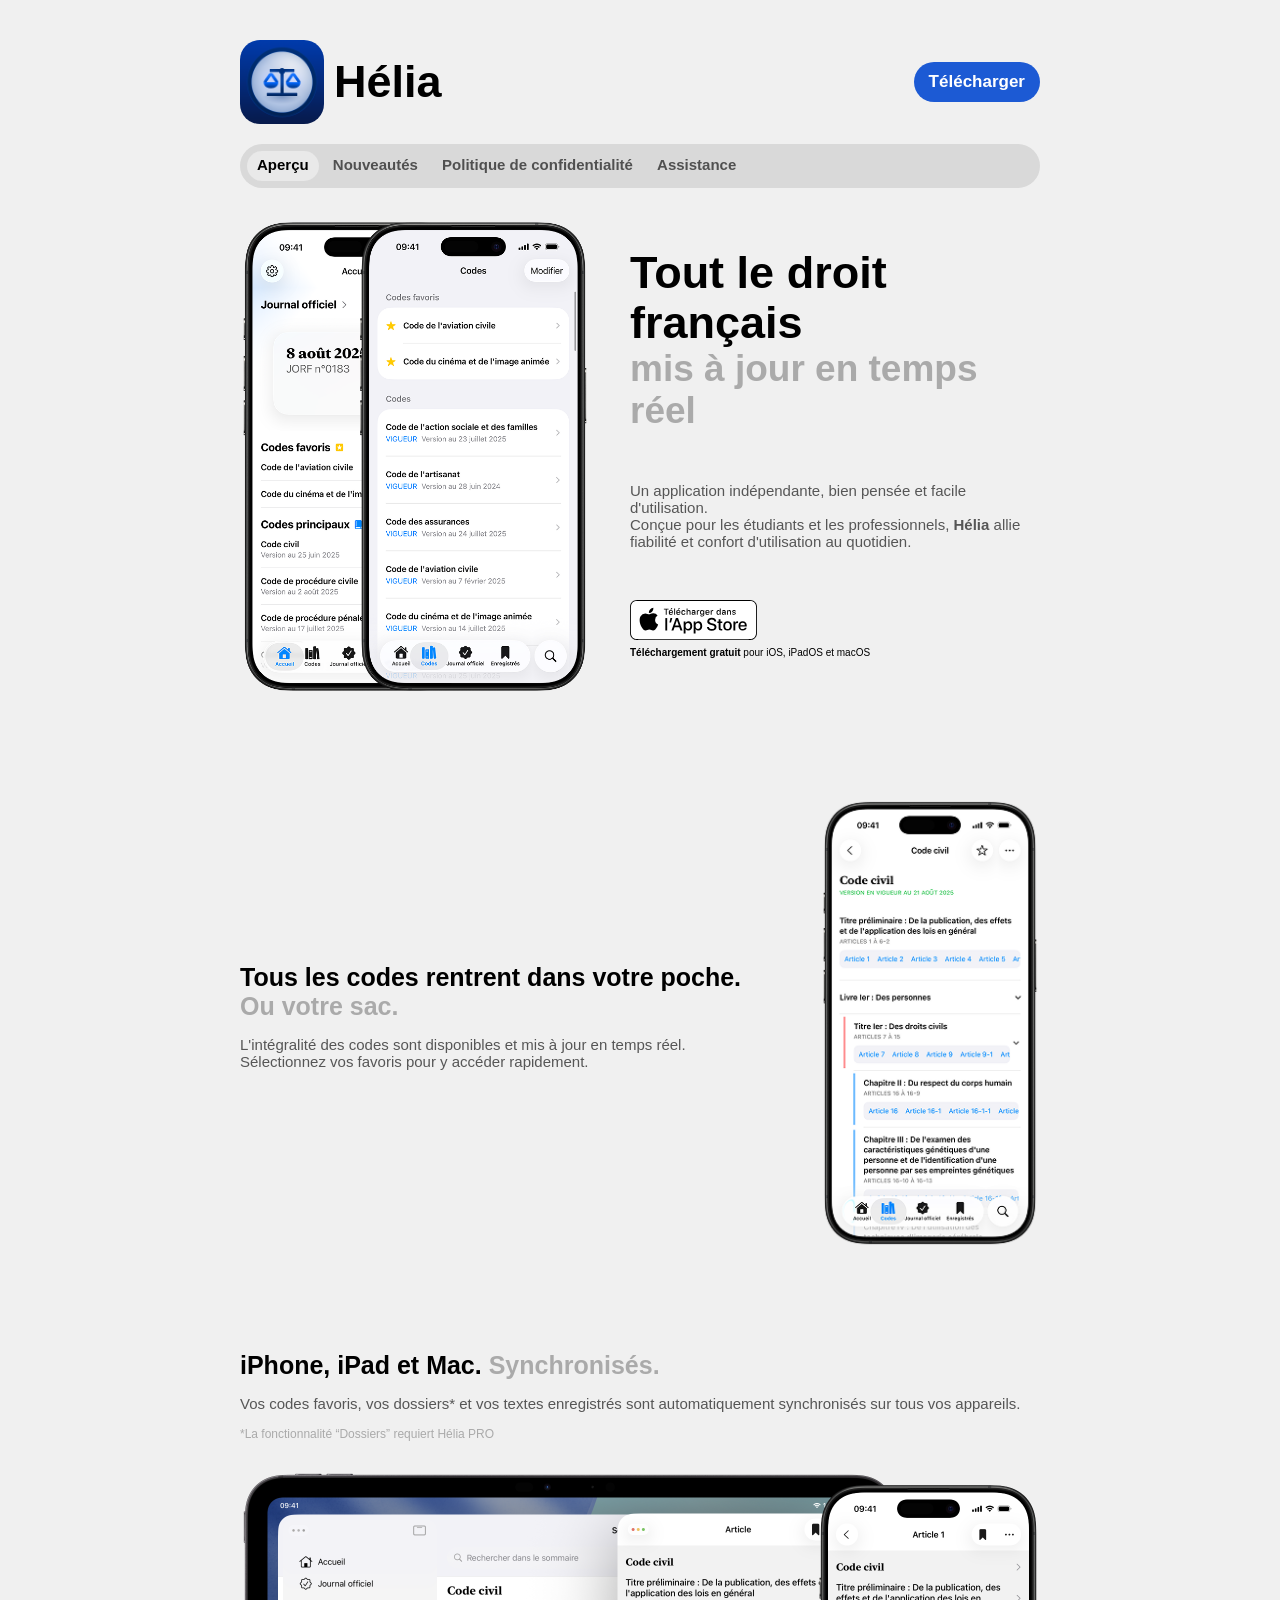
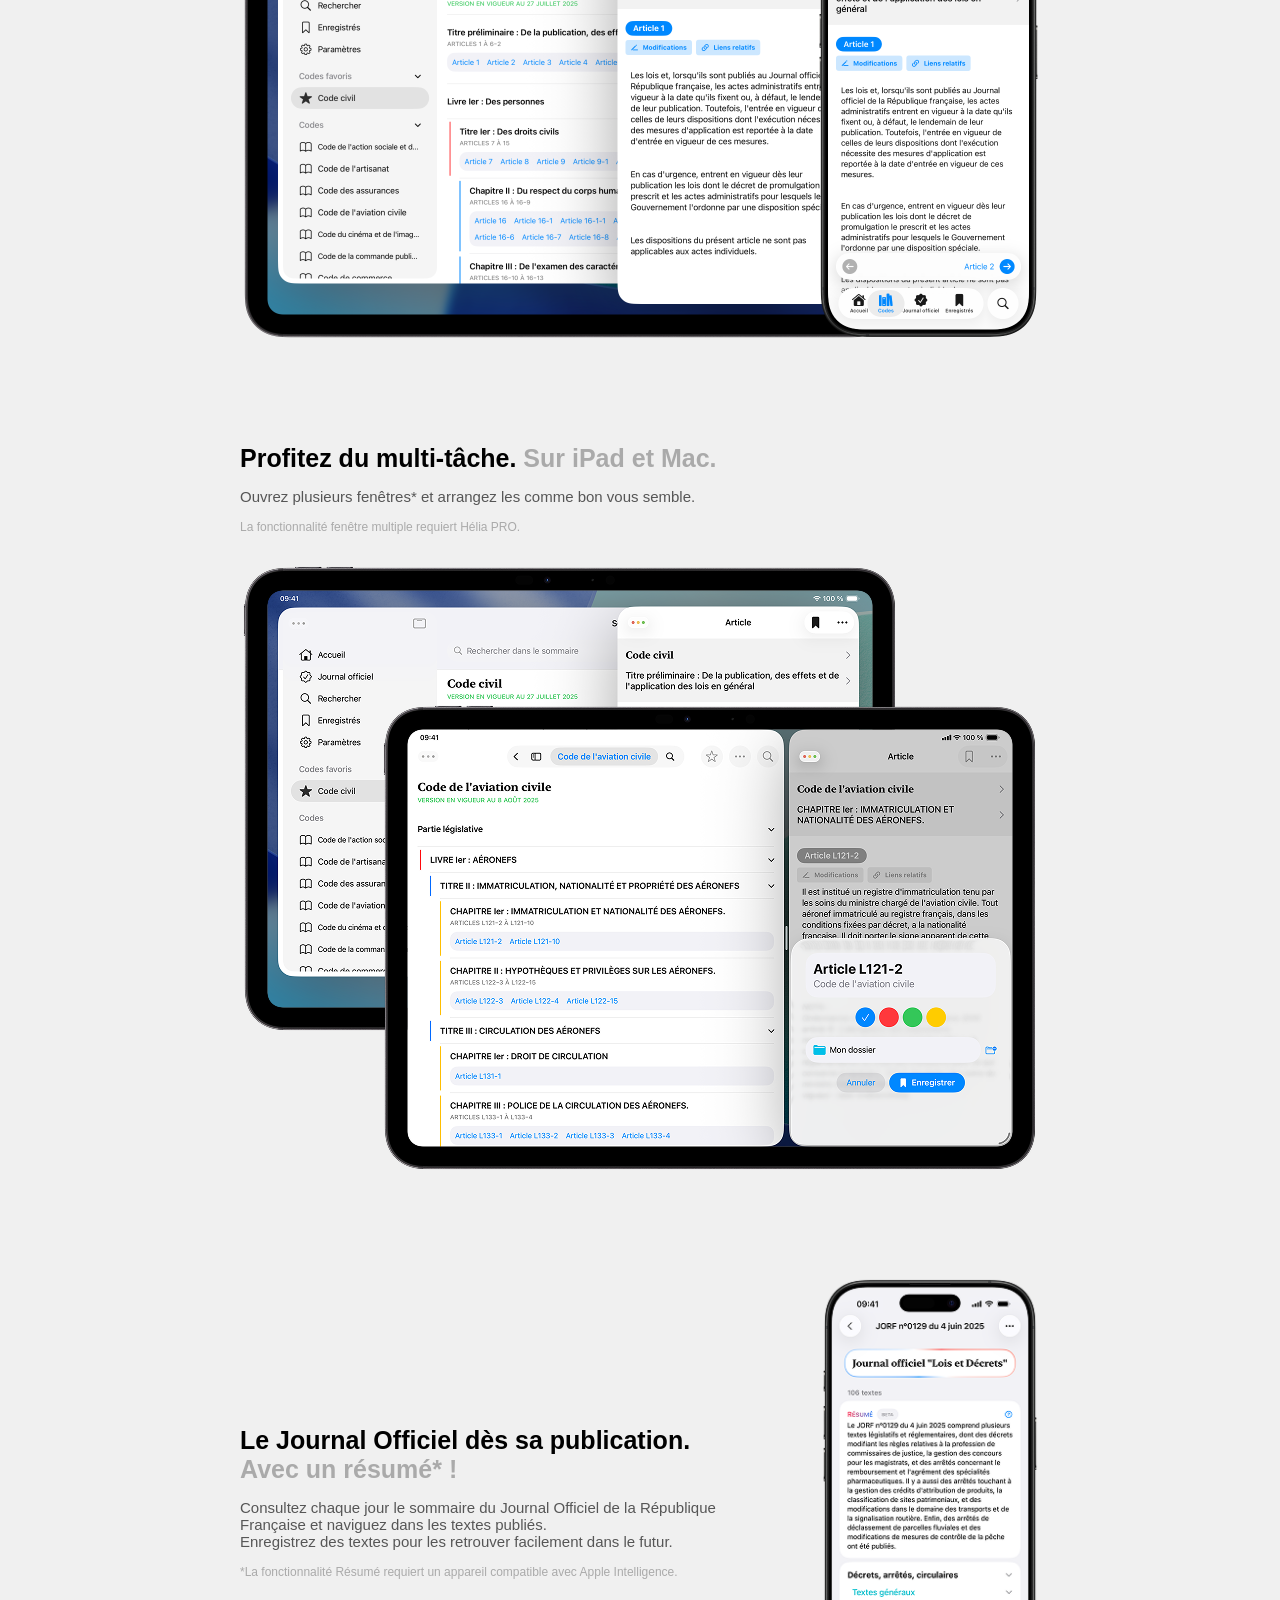
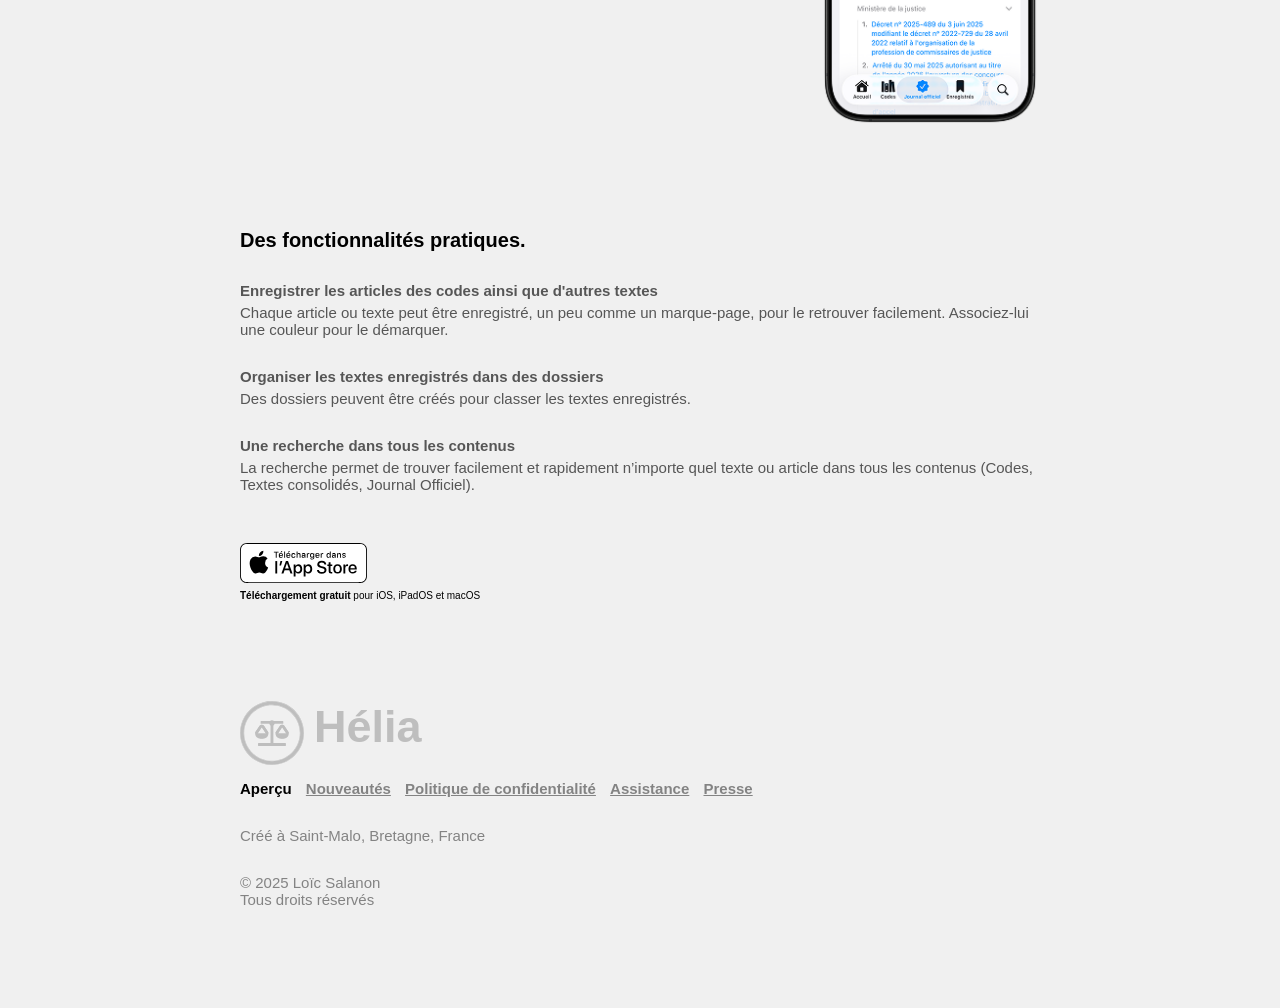
==== helia3/index.html @ 49515e44 "helia3" ====
<!DOCTYPE html>
<html lang="fr">
<head>
    <meta charset="UTF-8">
    <meta name="viewport" content="width=device-width, initial-scale=1.0">
    <title>Hélia - Droit français</title>
    <link rel="stylesheet" href="style.css">
</head>
<body>
    <header>
        <a href="/helia3/" class="logo">
            <img src="img/helia-icon-static-website.png" alt="Logo Hélia" srcset="img/helia-icon-static-website.png 1x, img/helia-icon-static-website@2x.png 2x, img/helia-icon-static-website@3x.png 3x">
            <span>Hélia</span>
        </a>

        <a href="https://apps.apple.com/app/helia/id1554900825" class="calltoaction">Télécharger</a>

    </header>
    <nav>
        <ul>
            <li class="active">
                <a href="/helia3/">Aperçu</a>
            </li>
            <li>
                <a href="/helia3/nouveautes/">Nouveautés</a>
            </li>
            <li>
                <a href="/helia3/confidentialite/">Politique de confidentialité</a>
            </li>
            <li>
                <a href="/helia3/assistance/">Assistance</a>
            </li>
        </ul>
    </nav>
    <main>
        <section class="introduction">
            <div class="promoimage">
                <img src="img/iphones-helia.png" alt="Image promotion Hélia iPhone" srcset="img/iphones-helia.png 1x, img/iphones-helia@2x.png 2x">
            </div>
            <div class="promotext">
                <h1>Tout le droit français</h1>
                <h2>mis à jour en temps réel</h2>
                <p>
                    Un application indépendante, bien pensée et facile d'utilisation.<br/> 
                    Conçue pour les étudiants et les professionnels, <strong>Hélia</strong> allie fiabilité et confort d'utilisation au quotidien.
                </p>
                <div class="appstore">
                    <a href="https://apps.apple.com/app/helia/id1554900825" class="appstorelink"><img src="img/download-appstore.svg" alt="Télécharger dans l'App Store"></a>
                    <p><strong>Téléchargement gratuit</strong> pour iOS, iPadOS et macOS</p>
                </div>
            </div>
        </section>
        
        
        <section class="phone-feature">
            <div class="promotext">
                <div class="title">
                    <span class="primary">Tous les codes rentrent dans votre poche.</span>
                    <span class="secondary">Ou votre sac.</span>
                </div>
                <p>
                    L'intégralité des codes sont disponibles et mis à jour en temps réel.<br/>
                    Sélectionnez vos favoris pour y accéder rapidement.
                </p>
            </div>
            <div class="promoimage">
                <img src="img/iphone-helia-code-civil.png" alt="Code civil dans Hélia" srcset="img/iphone-helia-code-civil.png 1x, img/iphone-helia-code-civil@2x.png 2x">
            </div>
        </section>

        <section class="pad-feature">
            <div class="promotext">
                <div class="title">
                    <span class="primary">iPhone, iPad et Mac.</span>
                    <span class="secondary">Synchronisés.</span>
                </div>
                <p>
                    Vos codes favoris, vos dossiers* et vos textes enregistrés sont automatiquement synchronisés sur tous vos appareils. 
                </p>
                <div class="disclaimer">*La fonctionnalité “Dossiers” requiert Hélia PRO</div>
            </div>
            <div class="promoimage">
                <img src="img/ipad-iphone-sync.png" alt="Synchronisation dans Hélia" srcset="img/ipad-iphone-sync.png 1x, img/ipad-iphone-sync@2x.png 2x">
            </div>
        </section>

        <section class="pad-feature">
            <div class="promotext">
                <div class="title">
                    <span class="primary">Profitez du multi-tâche.</span>
                    <span class="secondary">Sur iPad et Mac.</span>
                </div>
                <p>
                    Ouvrez plusieurs fenêtres* et arrangez les comme bon vous semble. 
                </p>
                <div class="disclaimer">La fonctionnalité fenêtre multiple requiert Hélia PRO.</div>
            </div>
            <div class="promoimage">
                <img src="img/ipad-multiwindows.png" alt="Multi fenêtres dans Hélia" srcset="img/ipad-multiwindows.png 1x, img/ipad-multiwindows@2x.png 2x">
            </div>
        </section>
        
        <section class="phone-feature">
            <div class="promotext">
                <div class="title">
                    <span class="primary">Le Journal Officiel dès sa publication.</span>
                    <span class="secondary">Avec un résumé* !</span>
                </div>
                <p>
                    Consultez chaque jour le sommaire du Journal Officiel de la République Française et naviguez dans les textes publiés.<br/>
                    Enregistrez des textes pour les retrouver facilement dans le futur.
                </p>
                <div class="disclaimer">*La fonctionnalité Résumé requiert un appareil compatible avec Apple Intelligence.</div>
            </div>
            <div class="promoimage">
                <img src="img/iphone-helia-journal-officiel.png" alt="Journal Officiel dans Hélia" srcset="img/iphone-helia-journal-officiel.png 1x, img/iphone-helia-journal-officiel@2x.png 2x">
            </div>
        </section>

        <section class="more-features">
            <h2>Des fonctionnalités pratiques.</h2>

            <div class="feature">
                <div class="title">Enregistrer les articles des codes ainsi que d'autres textes</div>
                <div class="desc">Chaque article ou texte peut être enregistré, un peu comme un marque-page, pour le retrouver facilement. Associez-lui une couleur pour le démarquer.</div>
            </div>
            
            <div class="feature">
                <div class="title">Organiser les textes enregistrés dans des dossiers</div>
                <div class="desc">Des dossiers peuvent être créés pour classer les textes enregistrés.</div>
            </div>
            
            <div class="feature">
                <div class="title">Une recherche dans tous les contenus</div>
                <div class="desc">La recherche permet de trouver facilement et rapidement n’importe quel texte ou article dans tous les contenus (Codes, Textes consolidés, Journal Officiel).</div>
            </div>
        </section>
        
        <div class="appstore">
            <a href="https://apps.apple.com/app/helia/id1554900825" class="appstorelink"><img src="img/download-appstore.svg" alt="Télécharger dans l'App Store"></a>
            <p><strong>Téléchargement gratuit</strong> pour iOS, iPadOS et macOS</p>
        </div>
    </main>

    <footer>
        <div class="logo">
            <img src="img/outline-helia-logo.svg" alt="Hélia Logo">
            <span>Hélia</span>
        </div>
        <ul class="nav">
            <li class="active">
                <a href="/helia3/">Aperçu</a>
            </li>
            <li>
                <a href="/helia3/nouveautes/">Nouveautés</a>
            </li>
            <li>
                <a href="/helia3/confidentialite/">Politique de confidentialité</a>
            </li>
            <li>
                <a href="/helia3/assistance/">Assistance</a>
            </li>
            <li>
                <a href="/helia3/presse/">Presse</a>
            </li>
        </ul>
        <div class="copyright">
            Créé à Saint-Malo, Bretagne, France
        </div>
        <div class="copyright">
            © 2025 Loïc Salanon<br/>
            Tous droits réservés
        </div>
    </footer>
</body>
</html>
---- helia3/style.css ----
html{
    background: #F0F0F0;
    color: #565656;
    font-family: -apple-system, SF Pro Display, "Segoe UI", SegoeUI, Helvetica, Arial, sans-serif;
    font-optical-sizing: auto;
    font-size: 15px;
    font-style: normal;
    font-weight: 400;
    text-size-adjust: 100%;
    -webkit-text-size-adjust: 100%;
    -moz-text-size-adjust: 100%;
    -ms-text-size-adjust: 100%;
}

body{
    width: 100%;
    max-width: 800px;
    margin: auto;
    padding: 0;
}

@media (max-width: 799px) {
    body{
        padding: 0 10px;
    }
}

/** HEADER */

header{
    display: flex;
    flex-direction: row;
    align-items: center;
    justify-content: space-between;
    margin-top: 40px;
}

/* header logo */
header>a.logo{
    text-decoration: none;
    font-weight: bold;
    color: #000000;
    font-size: 45px;
    display: flex;
    flex-direction: row;
    align-items: center;
}
header>a.logo>img{
    width: 84px;
    height: 84px;
    border-radius: 20px;
    margin-right: 10px;
}

header>a.calltoaction{
    background: #1C5AD4;
    border-radius: 50px;
    padding: 10px 15px;

    text-decoration: none;
    font-weight: 600;
    color: #FFFFFF;
    font-size: 17px;
}
@media (max-width: 350px) {
    header>a.calltoaction{
        display: none;
    }
}
/** END HEADER */ 

/** NAV BAR */
nav{
    background: #D9D9D9;
    border-radius: 44px;
    width: 100%;
    height: 44px;

    margin-top: 20px;
}
nav>ul{
    padding: 7px;
}
nav>ul>li{
    display: inline-block;
    height: 30px;
    background: transparent;
    padding: 5px 10px;
    box-sizing: border-box;
    border-radius: 30px;

    font-weight: 600;
}
nav>ul>li.active{
    background: #E9E9E9;
}
nav>ul>li>a{
    text-decoration: none;
    color: #505050;
}
nav>ul>li.active>a{
    color: #000000;
}

@media (max-width: 650px) {
    nav{
        height: auto;
        border-radius: 20px;
    }
}
/** END NAV BAR */

main{
    margin-top: 30px;
}

main>section>h1{
    font-size: 25px;
    color: #000000;
}
main>section>h2{
    font-size: 20px;
    color: #000000;
}

main>section>p>a, main>section>ul>li>a{
    text-decoration: underline;
    color: #000000;
    font-weight: 700;
}

main>section.introduction{
    display: flex;
    flex-direction: row;
    align-items: center;
}

main>section.introduction>.promoimage{
    min-width: 350px;
    width: 350px;
}
main>section.introduction>.promoimage>img{
    min-width: 350px;
    width: 350px;
}
main>section.introduction>.promotext{
    margin-left: 40px;
}
main>section.introduction>.promotext>h1{
    font-size: 45px;
    font-weight: 900;
    line-height: 50px;

    color: #000000;
    margin: 0;
}
main>section.introduction>.promotext>h2{
    font-size: 37px;
    font-weight: 600;

    color: #AAAAAA;
    margin: 0;
}
main>section.introduction>.promotext>p{
    margin-top: 50px;
}

@media (max-width: 350px) {
    main>section.introduction>.promoimage{
        min-width: 250px;
        width: 250px;
    }
}

@media (max-width: 799px) {
    main>section.introduction{
        flex-direction: column;
    }
    main>section.introduction>.promoimage{
        margin-bottom: 30px
    }
    main>section.introduction>.promotext{
        margin-left: 0;
    }
}


/** PHONE FEATURE */
main>section.phone-feature{
    display: flex;
    flex-direction: row;
    align-items: center;
    justify-content: space-between;
    margin-top: 100px;
}
main>section.phone-feature>.promotext{
    margin-right: 40px;
}
main>section.phone-feature>.promotext>.title{
    display: inline-block;
    font-size: 25px;
    font-weight: 900;
}
main>section.phone-feature>.promotext>.title>.primary{
    display: inline-block;
    color: #000000;
}
main>section.phone-feature>.promotext>.title>.secondary{
    display: inline-block;
    color: #AAAAAA;
}
main>section.phone-feature>.promoimage{
    min-width: 220px;
    width: 220px;
}
main>section.phone-feature>.promoimage>img{
    min-width: 220px;
    width: 220px;
}
main>section.phone-feature .disclaimer{
    font-size: 12px;
    color: #AAAAAA;

    margin-top: 10px;
}


@media (max-width: 799px) {
    main>section.phone-feature{
        flex-direction: column;
    }
    
    main>section.phone-feature>.promotext{
        margin-right: 0px;
        margin-bottom: 40px;
    }
}
/** END PHONE FEATURE */


/** PAD FEATURE */
main>section.pad-feature{
    display: flex;
    flex-direction: column;
    margin-top: 100px;
}
main>section.pad-feature>.promotext{
    margin-bottom: 30px;
}
main>section.pad-feature>.promotext>.title{
    display: inline-block;
    font-size: 25px;
    font-weight: 900;
}
main>section.pad-feature>.promotext>.title>.primary{
    display: inline-block;
    color: #000000;
}
main>section.pad-feature>.promotext>.title>.secondary{
    display: inline-block;
    color: #AAAAAA;
}
main>section.pad-feature>.promoimage{
    width: 100%;
}
main>section.pad-feature>.promoimage>img{
    width: 100%;
}
main>section.pad-feature .disclaimer{
    font-size: 12px;
    color: #AAAAAA;

    margin-top: 10px;
}
/** END PAD FEATURE */

/** MORE FEATURES */
main>section.more-features{
    margin-top: 100px;
}
main>section.more-features>h2{
    color: #000000;
}
main>section.more-features>.feature{
    margin-top: 30px;
}
main>section.more-features>.feature>.title{
    font-weight: bold;
    margin-bottom: 5px;
}
main>section.more-features>.feature>.desc{
    font-weight: 400;
}
/** END MORE FEATURES */

/** FOOTER */
footer{
    margin-top: 100px;
    margin-bottom: 100px;
    color: #838383;
}
footer>.logo{
    display: flex;
    flex-direction: row;
    
    color: #BEBEBE;
    font-weight: bold;
    font-size: 45px;
}
footer>.logo>img{
    margin-right: 10px;
}
footer>ul.nav{
    padding:0;
}
footer>ul.nav>li{
    display: inline-block;
    margin-right: 10px;

    font-weight: 600;
}
footer>ul.nav>li.active{
    color: #000000;
}
footer>ul.nav>li:not(.active){
    text-decoration: underline;
}
footer>ul.nav>li>a{
    color: inherit;
    text-decoration: none;
}
footer>.copyright{
    margin-top: 30px;
}
/** END FOOTER */

/** MISC */
.appstore{
    font-size: 10px;

    color: #000;
    margin-top: 50px;
}
.appstore>p{
    margin-top: 5px;
}
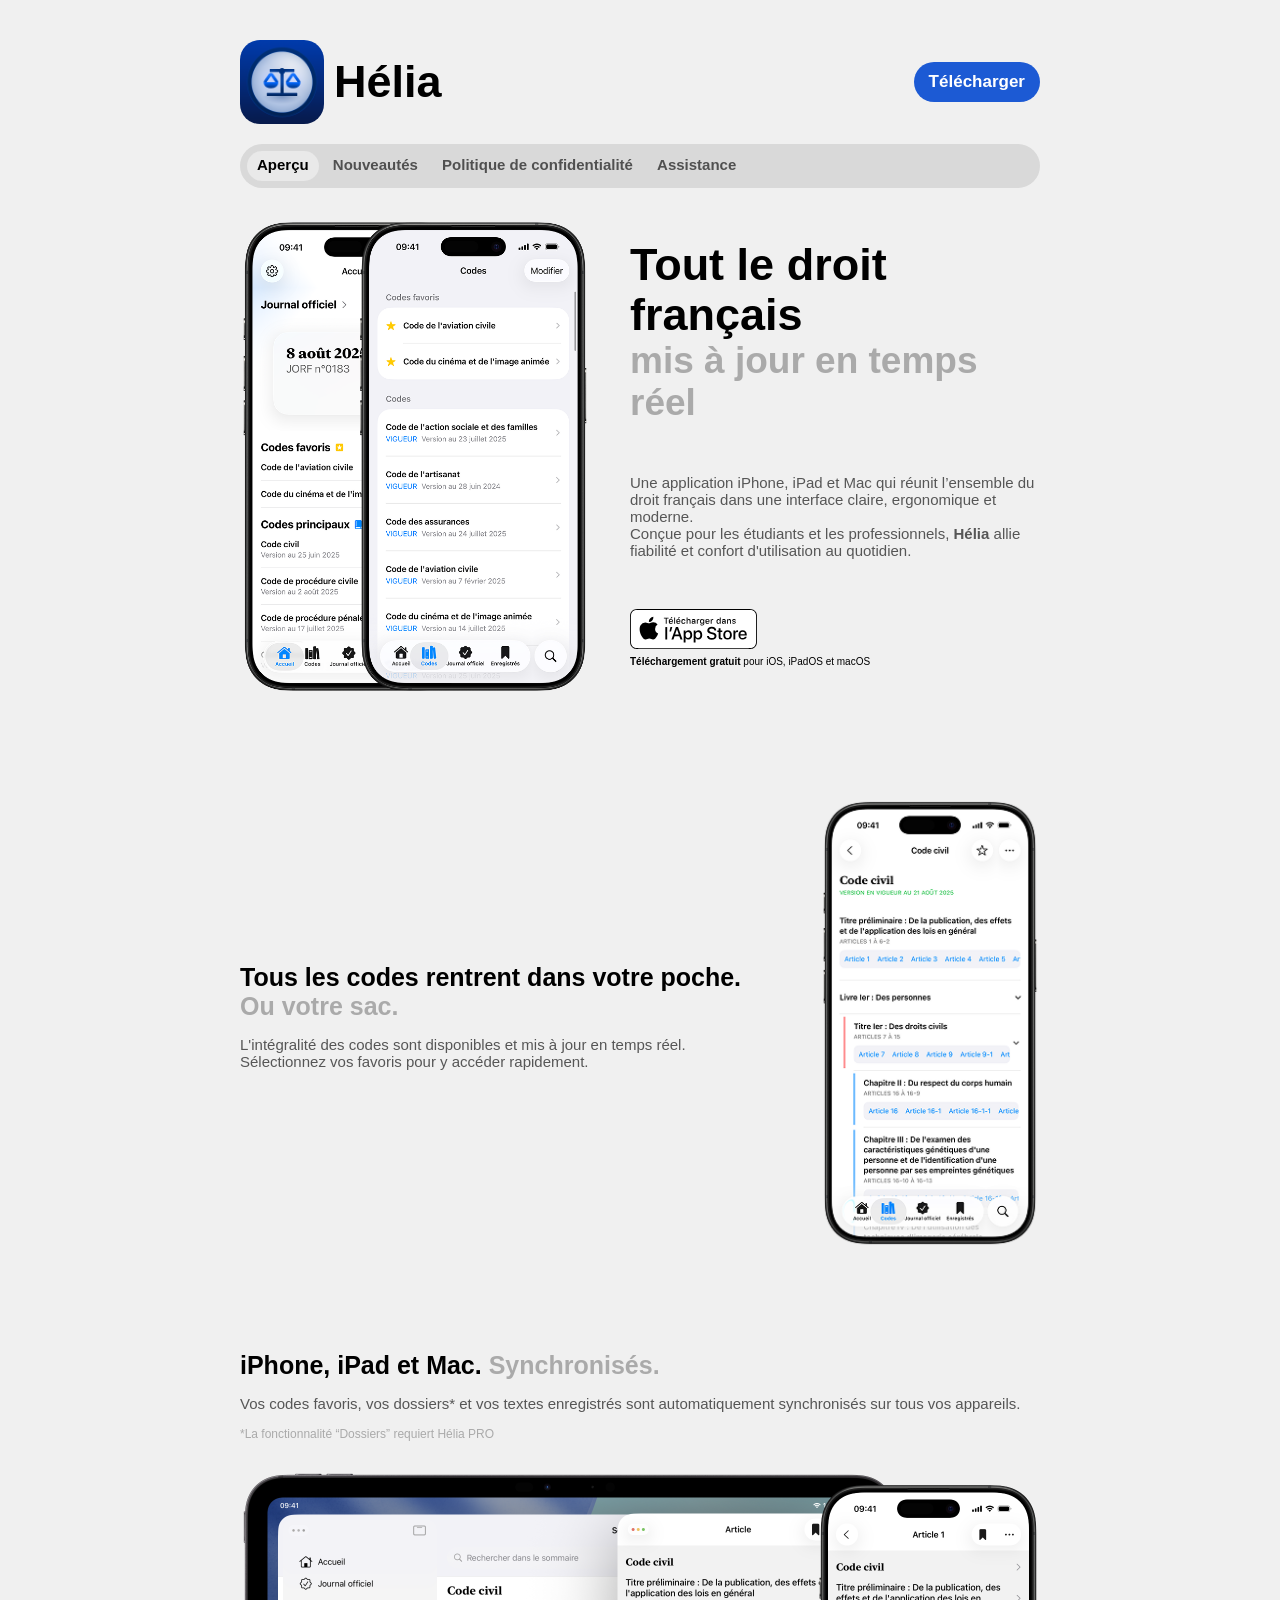
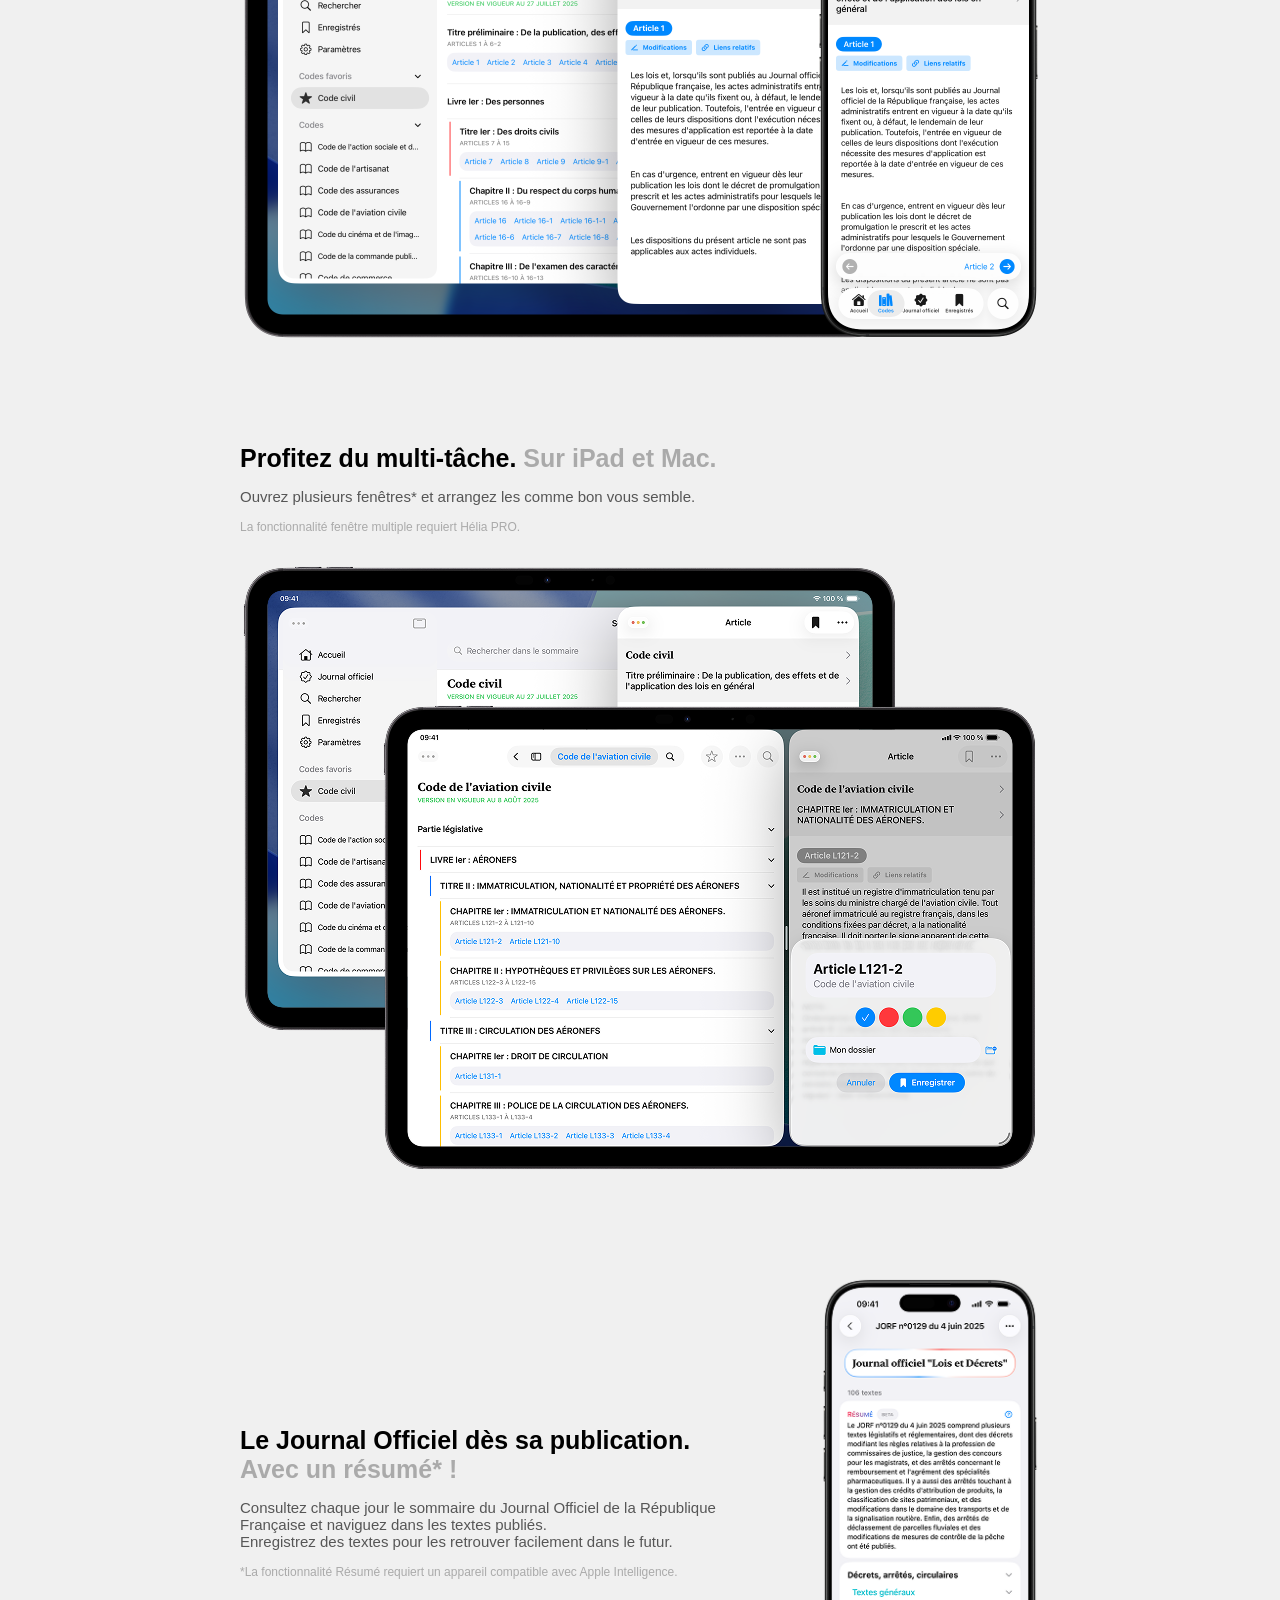
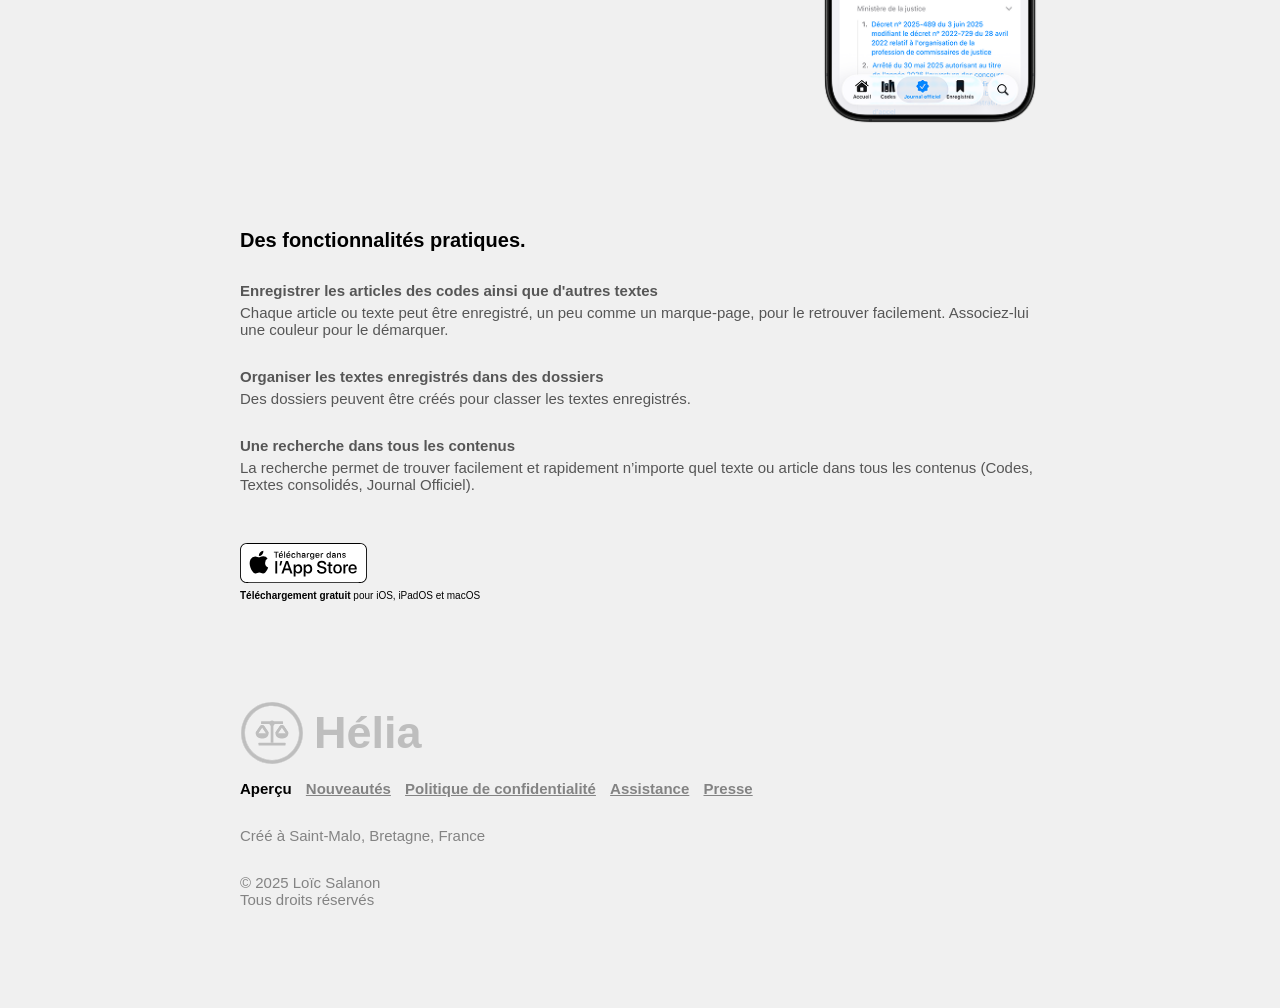
==== commit 35288a4f: "corrections" ====
--- a/helia3/index.html
+++ b/helia3/index.html
@@ -3,7 +3,11 @@
 <head>
     <meta charset="UTF-8">
     <meta name="viewport" content="width=device-width, initial-scale=1.0">
+
     <title>Hélia - Droit français</title>
+    
+    <meta name="apple-itunes-app" content="app-id=1554900825">
+    <link rel="shortcut icon" href="img/favicon.png" type="image/png">
     <link rel="stylesheet" href="style.css">
 </head>
 <body>
@@ -41,7 +45,7 @@
                 <h1>Tout le droit français</h1>
                 <h2>mis à jour en temps réel</h2>
                 <p>
-                    Un application indépendante, bien pensée et facile d'utilisation.<br/> 
+                    Une application iPhone, iPad et Mac qui réunit l’ensemble du droit français dans une interface claire, ergonomique et moderne.<br/>
                     Conçue pour les étudiants et les professionnels, <strong>Hélia</strong> allie fiabilité et confort d'utilisation au quotidien.
                 </p>
                 <div class="appstore">
--- a/helia3/style.css
+++ b/helia3/style.css
@@ -1,7 +1,7 @@
 html{
     background: #F0F0F0;
     color: #565656;
-    font-family: -apple-system, SF Pro Display, "Segoe UI", SegoeUI, Helvetica, Arial, sans-serif;
+    font-family: -apple-system, BlinkMacSystemFont, SF Pro Display, "Segoe UI", SegoeUI, Helvetica, Arial, sans-serif;
     font-optical-sizing: auto;
     font-size: 15px;
     font-style: normal;
@@ -20,8 +20,13 @@
 }
 
 @media (max-width: 799px) {
-    body{
-        padding: 0 10px;
+    header, nav, footer{
+        margin-left: 10px;
+        margin-right: 10px;
+    }
+    main {
+        margin-left: 25px;
+        margin-right: 25px;
     }
 }
 
@@ -73,7 +78,6 @@
 nav{
     background: #D9D9D9;
     border-radius: 44px;
-    width: 100%;
     height: 44px;
 
     margin-top: 20px;
@@ -302,12 +306,15 @@
 footer>.logo{
     display: flex;
     flex-direction: row;
+    align-items: center;
     
     color: #BEBEBE;
     font-weight: bold;
     font-size: 45px;
 }
 footer>.logo>img{
+    width: 64px;
+    height: 64px;
     margin-right: 10px;
 }
 footer>ul.nav{
